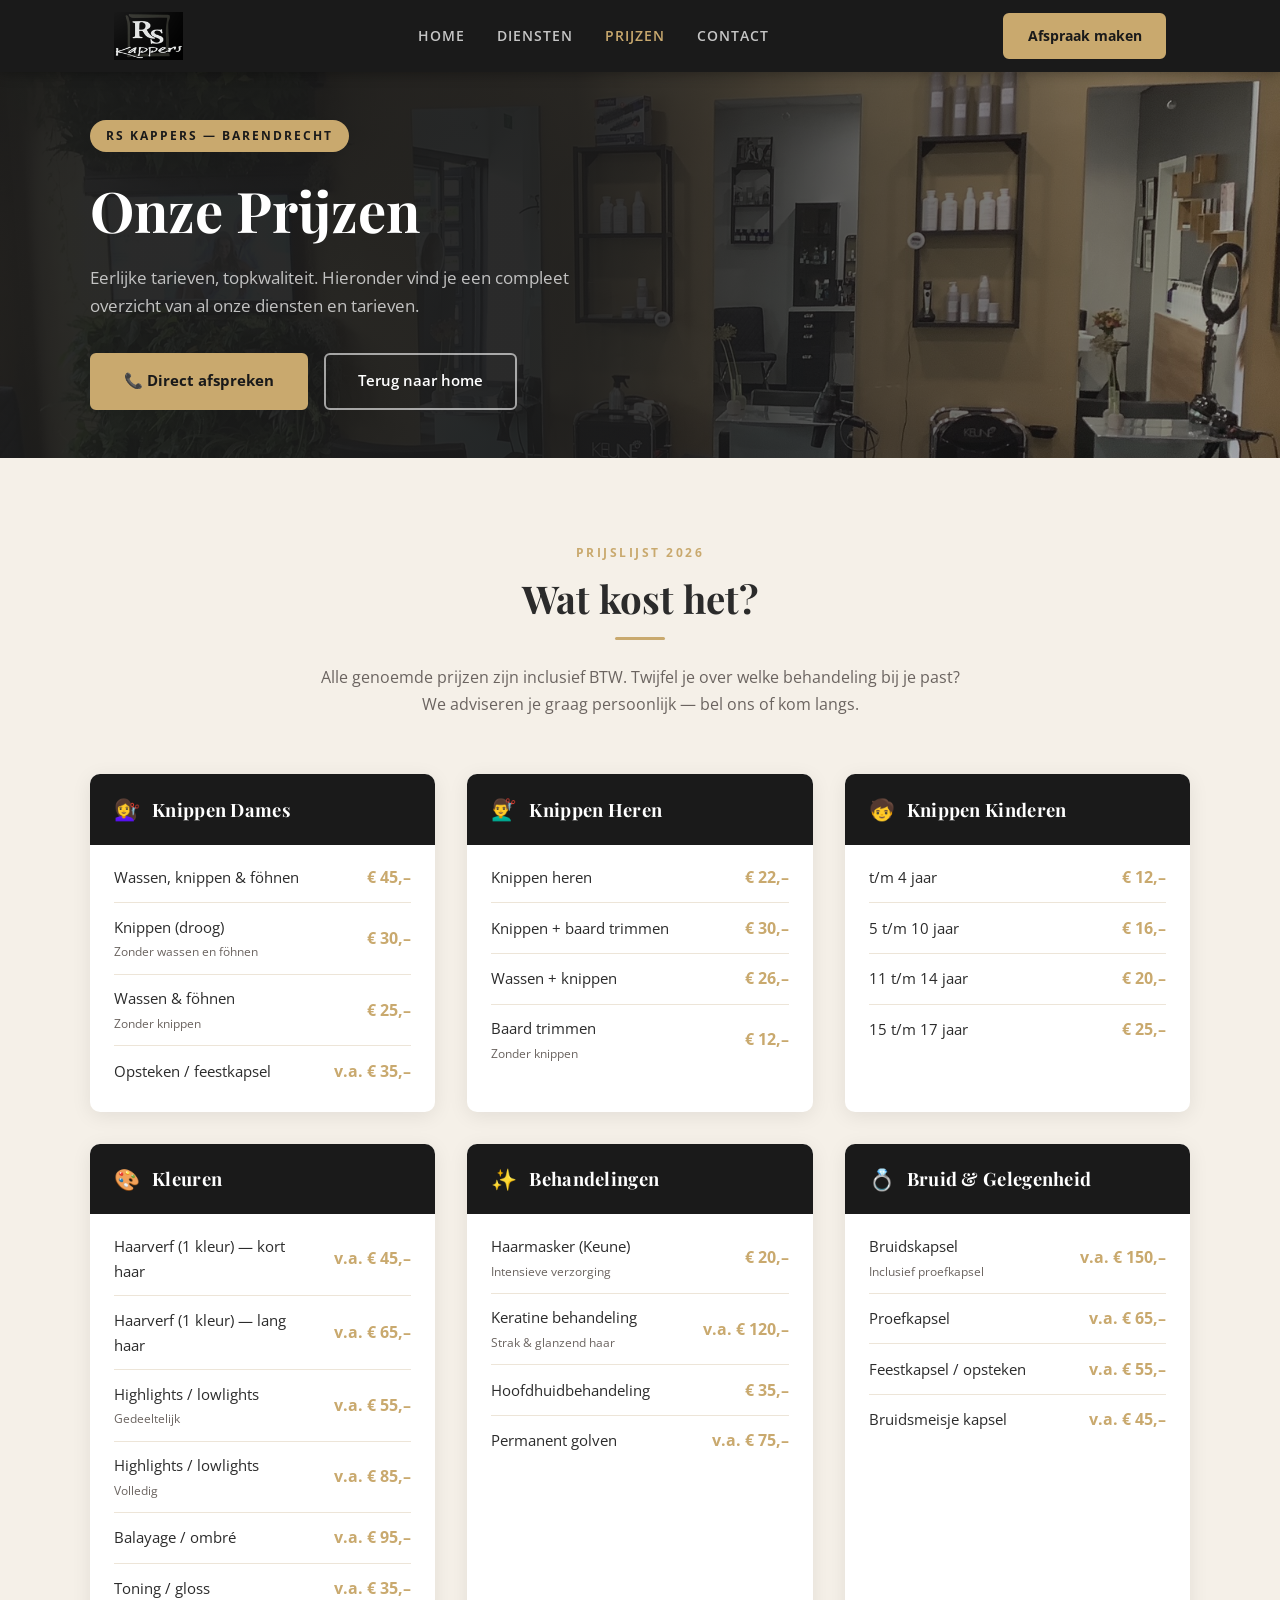
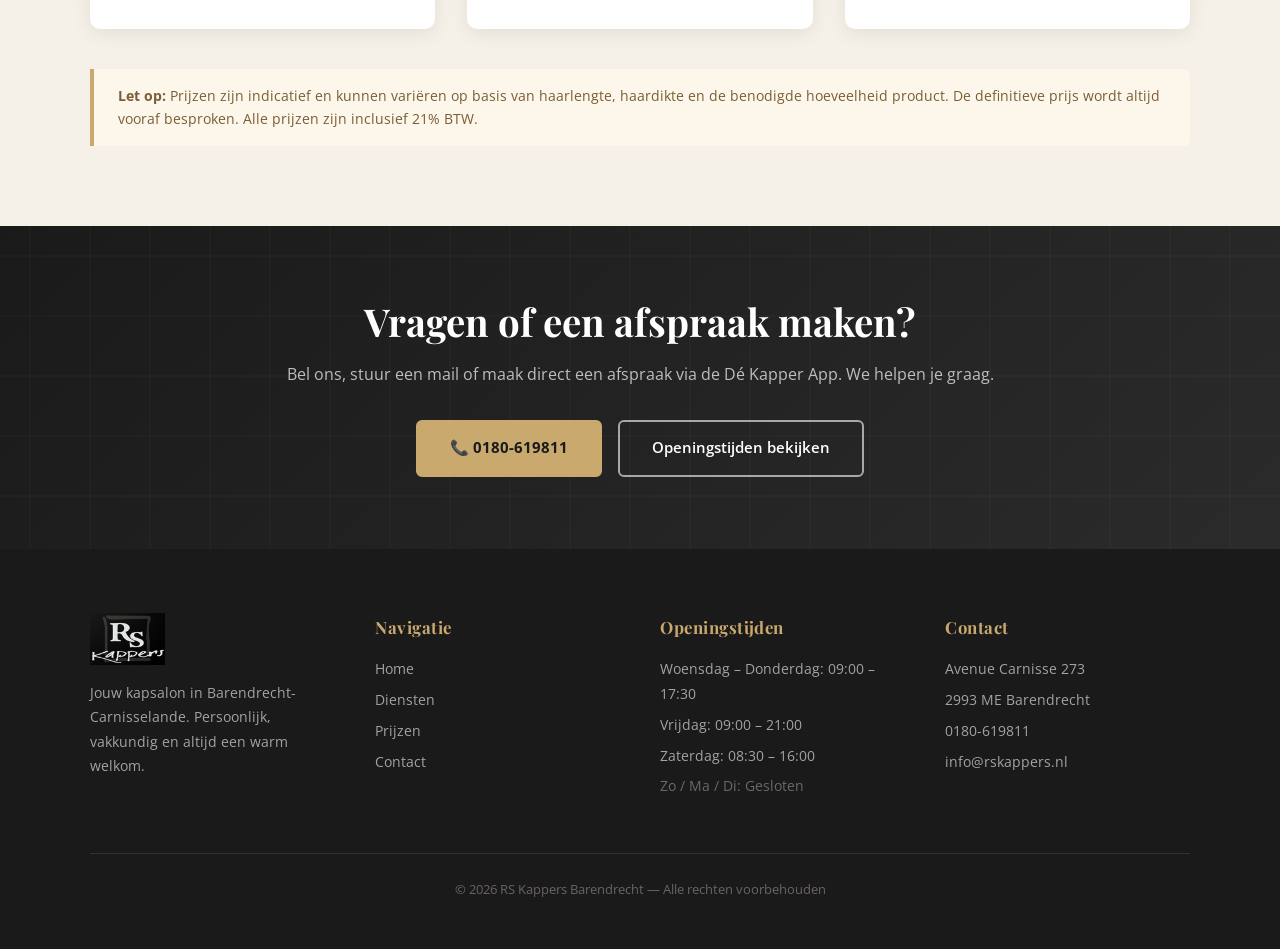
==== prijzen.html @ 8ceada25 "Initiële website RS Kappers Barendrecht Homepage en prijzenpagina met echte salon-informatie, het or" ====
<!DOCTYPE html>
<html lang="nl">
<head>
  <meta charset="UTF-8" />
  <meta name="viewport" content="width=device-width, initial-scale=1.0" />
  <title>Prijzen Kapper Barendrecht — RS Kappers</title>
  <meta name="description" content="Bekijk de actuele prijslijst van RS Kappers in Barendrecht. Eerlijke tarieven voor knippen dames, heren en kinderen, kleuren, highlights, behandelingen en meer." />
  <link rel="preconnect" href="https://fonts.googleapis.com" />
  <link rel="preconnect" href="https://fonts.gstatic.com" crossorigin />
  <link href="https://fonts.googleapis.com/css2?family=Playfair+Display:ital,wght@0,400;0,700;1,400&family=Open+Sans:wght@400;600;700&display=swap" rel="stylesheet" />
  <link rel="stylesheet" href="style.css" />
  <style>
    .prijzen-intro {
      max-width: 640px;
      margin: 0 auto 3.5rem;
      text-align: center;
    }
    .opmerking-banner {
      background: #fdf6ea;
      border-left: 4px solid var(--kleur-accent);
      border-radius: 0 var(--radius) var(--radius) 0;
      padding: 1rem 1.5rem;
      margin-top: 2.5rem;
      font-size: .88rem;
      color: #7a5e35;
      line-height: 1.6;
    }
  </style>
</head>
<body>

  <!-- ═══════════ HEADER ═══════════ -->
  <header class="site-header">
    <div class="nav-inner">
      <a href="index.html" class="nav-logo">
        <img src="logo.png" alt="RS Kappers logo" />
      </a>
      <nav aria-label="Hoofdnavigatie">
        <ul class="nav-links">
          <li><a href="index.html">Home</a></li>
          <li><a href="index.html#diensten">Diensten</a></li>
          <li><a href="prijzen.html" class="actief">Prijzen</a></li>
          <li><a href="index.html#contact">Contact</a></li>
        </ul>
      </nav>
      <a href="tel:0180619811" class="btn btn-primary" style="font-size:.85rem;padding:.6rem 1.4rem;">Afspraak maken</a>
    </div>
  </header>

  <!-- ═══════════ HERO ═══════════ -->
  <section class="hero prijzen-hero">
    <div class="hero-bg" style="background-image: url('salon.jpg'); background-position: center 30%;"></div>
    <div class="hero-overlay"></div>
    <div class="hero-content">
      <span class="hero-badge">RS Kappers — Barendrecht</span>
      <h1>Onze Prijzen</h1>
      <p>Eerlijke tarieven, topkwaliteit. Hieronder vind je een compleet overzicht van al onze diensten en tarieven.</p>
      <div class="hero-knoppen">
        <a href="tel:0180619811" class="btn btn-primary">📞 Direct afspreken</a>
        <a href="index.html" class="btn btn-outline">Terug naar home</a>
      </div>
    </div>
  </section>

  <!-- ═══════════ PRIJSLIJST ═══════════ -->
  <section class="sectie sectie-licht">
    <div class="container">

      <div class="prijzen-intro">
        <span class="sectie-label">Prijslijst 2026</span>
        <h2>Wat kost het?</h2>
        <div class="divider"></div>
        <p>Alle genoemde prijzen zijn inclusief BTW. Twijfel je over welke behandeling bij je past? We adviseren je graag persoonlijk — bel ons of kom langs.</p>
      </div>

      <div class="prijzen-grid">

        <!-- DAMES -->
        <div class="prijzen-categorie">
          <div class="prijzen-categorie-header">
            <span>💇‍♀️</span>
            <h3>Knippen Dames</h3>
          </div>
          <ul class="prijzen-lijst">
            <li>
              <span>Wassen, knippen &amp; föhnen</span>
              <span class="prijs">€ 45,–</span>
            </li>
            <li>
              <span>Knippen (droog)<br><span class="prijs-opmerking">Zonder wassen en föhnen</span></span>
              <span class="prijs">€ 30,–</span>
            </li>
            <li>
              <span>Wassen &amp; föhnen<br><span class="prijs-opmerking">Zonder knippen</span></span>
              <span class="prijs">€ 25,–</span>
            </li>
            <li>
              <span>Opsteken / feestkapsel</span>
              <span class="prijs">v.a. € 35,–</span>
            </li>
          </ul>
        </div>

        <!-- HEREN -->
        <div class="prijzen-categorie">
          <div class="prijzen-categorie-header">
            <span>💇‍♂️</span>
            <h3>Knippen Heren</h3>
          </div>
          <ul class="prijzen-lijst">
            <li>
              <span>Knippen heren</span>
              <span class="prijs">€ 22,–</span>
            </li>
            <li>
              <span>Knippen + baard trimmen</span>
              <span class="prijs">€ 30,–</span>
            </li>
            <li>
              <span>Wassen + knippen</span>
              <span class="prijs">€ 26,–</span>
            </li>
            <li>
              <span>Baard trimmen<br><span class="prijs-opmerking">Zonder knippen</span></span>
              <span class="prijs">€ 12,–</span>
            </li>
          </ul>
        </div>

        <!-- KINDEREN -->
        <div class="prijzen-categorie">
          <div class="prijzen-categorie-header">
            <span>🧒</span>
            <h3>Knippen Kinderen</h3>
          </div>
          <ul class="prijzen-lijst">
            <li>
              <span>t/m 4 jaar</span>
              <span class="prijs">€ 12,–</span>
            </li>
            <li>
              <span>5 t/m 10 jaar</span>
              <span class="prijs">€ 16,–</span>
            </li>
            <li>
              <span>11 t/m 14 jaar</span>
              <span class="prijs">€ 20,–</span>
            </li>
            <li>
              <span>15 t/m 17 jaar</span>
              <span class="prijs">€ 25,–</span>
            </li>
          </ul>
        </div>

        <!-- KLEUREN -->
        <div class="prijzen-categorie">
          <div class="prijzen-categorie-header">
            <span>🎨</span>
            <h3>Kleuren</h3>
          </div>
          <ul class="prijzen-lijst">
            <li>
              <span>Haarverf (1 kleur) — kort haar</span>
              <span class="prijs">v.a. € 45,–</span>
            </li>
            <li>
              <span>Haarverf (1 kleur) — lang haar</span>
              <span class="prijs">v.a. € 65,–</span>
            </li>
            <li>
              <span>Highlights / lowlights<br><span class="prijs-opmerking">Gedeeltelijk</span></span>
              <span class="prijs">v.a. € 55,–</span>
            </li>
            <li>
              <span>Highlights / lowlights<br><span class="prijs-opmerking">Volledig</span></span>
              <span class="prijs">v.a. € 85,–</span>
            </li>
            <li>
              <span>Balayage / ombré</span>
              <span class="prijs">v.a. € 95,–</span>
            </li>
            <li>
              <span>Toning / gloss</span>
              <span class="prijs">v.a. € 35,–</span>
            </li>
          </ul>
        </div>

        <!-- BEHANDELINGEN -->
        <div class="prijzen-categorie">
          <div class="prijzen-categorie-header">
            <span>✨</span>
            <h3>Behandelingen</h3>
          </div>
          <ul class="prijzen-lijst">
            <li>
              <span>Haarmasker (Keune)<br><span class="prijs-opmerking">Intensieve verzorging</span></span>
              <span class="prijs">€ 20,–</span>
            </li>
            <li>
              <span>Keratine behandeling<br><span class="prijs-opmerking">Strak &amp; glanzend haar</span></span>
              <span class="prijs">v.a. € 120,–</span>
            </li>
            <li>
              <span>Hoofdhuidbehandeling</span>
              <span class="prijs">€ 35,–</span>
            </li>
            <li>
              <span>Permanent golven</span>
              <span class="prijs">v.a. € 75,–</span>
            </li>
          </ul>
        </div>

        <!-- BRUID -->
        <div class="prijzen-categorie">
          <div class="prijzen-categorie-header">
            <span>💍</span>
            <h3>Bruid &amp; Gelegenheid</h3>
          </div>
          <ul class="prijzen-lijst">
            <li>
              <span>Bruidskapsel<br><span class="prijs-opmerking">Inclusief proefkapsel</span></span>
              <span class="prijs">v.a. € 150,–</span>
            </li>
            <li>
              <span>Proefkapsel</span>
              <span class="prijs">v.a. € 65,–</span>
            </li>
            <li>
              <span>Feestkapsel / opsteken</span>
              <span class="prijs">v.a. € 55,–</span>
            </li>
            <li>
              <span>Bruidsmeisje kapsel</span>
              <span class="prijs">v.a. € 45,–</span>
            </li>
          </ul>
        </div>

      </div><!-- /.prijzen-grid -->

      <div class="opmerking-banner">
        <strong>Let op:</strong> Prijzen zijn indicatief en kunnen variëren op basis van haarlengte, haardikte en de benodigde hoeveelheid product. De definitieve prijs wordt altijd vooraf besproken. Alle prijzen zijn inclusief 21% BTW.
      </div>

    </div>
  </section>

  <!-- ═══════════ CTA ═══════════ -->
  <section class="cta-banner">
    <div class="container">
      <h2>Vragen of een afspraak maken?</h2>
      <p>Bel ons, stuur een mail of maak direct een afspraak via de Dé Kapper App. We helpen je graag.</p>
      <div class="cta-knoppen">
        <a href="tel:0180619811" class="btn btn-primary">📞 0180-619811</a>
        <a href="index.html#contact" class="btn btn-outline">Openingstijden bekijken</a>
      </div>
    </div>
  </section>

  <!-- ═══════════ FOOTER ═══════════ -->
  <footer class="site-footer">
    <div class="footer-inner">
      <div class="footer-kolom">
        <img src="logo.png" alt="RS Kappers" class="footer-logo" />
        <p>Jouw kapsalon in Barendrecht-Carnisselande. Persoonlijk, vakkundig en altijd een warm welkom.</p>
      </div>
      <div class="footer-kolom">
        <h4>Navigatie</h4>
        <ul>
          <li><a href="index.html">Home</a></li>
          <li><a href="index.html#diensten">Diensten</a></li>
          <li><a href="prijzen.html">Prijzen</a></li>
          <li><a href="index.html#contact">Contact</a></li>
        </ul>
      </div>
      <div class="footer-kolom">
        <h4>Openingstijden</h4>
        <ul>
          <li>Woensdag – Donderdag: 09:00 – 17:30</li>
          <li>Vrijdag: 09:00 – 21:00</li>
          <li>Zaterdag: 08:30 – 16:00</li>
          <li style="color:rgba(255,255,255,.35);">Zo / Ma / Di: Gesloten</span></li>
        </ul>
      </div>
      <div class="footer-kolom">
        <h4>Contact</h4>
        <ul>
          <li>Avenue Carnisse 273</li>
          <li>2993 ME Barendrecht</li>
          <li><a href="tel:0180619811">0180-619811</a></li>
          <li><a href="mailto:info@rskappers.nl">info@rskappers.nl</a></li>
        </ul>
      </div>
    </div>
    <div class="footer-bottom">
      <p>&copy; 2026 RS Kappers Barendrecht — Alle rechten voorbehouden</p>
    </div>
  </footer>

</body>
</html>
---- style.css ----
/* =============================
   RS Kappers — Gedeelde Stijlen
   ============================= */

*, *::before, *::after {
  box-sizing: border-box;
  margin: 0;
  padding: 0;
}

:root {
  --kleur-donker:    #1a1a1a;
  --kleur-donker2:   #2b2b2b;
  --kleur-accent:    #c9a96e;       /* warme goud — past bij beige interieur */
  --kleur-beige:     #f5f0e8;       /* zelfde toon als salon muren */
  --kleur-beige2:    #ede5d8;
  --kleur-wit:       #ffffff;
  --kleur-tekst:     #2b2b2b;
  --kleur-subtekst:  #6b6460;
  --font-hoofd:      'Playfair Display', Georgia, serif;
  --font-tekst:      'Open Sans', Arial, sans-serif;
  --radius:          6px;
  --schaduw:         0 4px 20px rgba(0,0,0,0.08);
}

html { scroll-behavior: smooth; }

body {
  font-family: var(--font-tekst);
  color: var(--kleur-tekst);
  background: var(--kleur-wit);
  line-height: 1.7;
}

/* ── Typografie ────────────────────────────── */
h1, h2, h3 {
  font-family: var(--font-hoofd);
  line-height: 1.2;
}

h1 { font-size: clamp(2rem, 5vw, 3.5rem); }
h2 { font-size: clamp(1.6rem, 3.5vw, 2.4rem); margin-bottom: 1rem; }
h3 { font-size: 1.2rem; margin-bottom: .5rem; }

p { margin-bottom: 1rem; color: var(--kleur-subtekst); }

a { color: var(--kleur-accent); text-decoration: none; }
a:hover { text-decoration: underline; }

/* ── Knoppen ───────────────────────────────── */
.btn {
  display: inline-block;
  padding: .85rem 2rem;
  border-radius: var(--radius);
  font-family: var(--font-tekst);
  font-size: .95rem;
  font-weight: 600;
  cursor: pointer;
  transition: all .2s ease;
  text-decoration: none;
}

.btn-primary {
  background: var(--kleur-accent);
  color: var(--kleur-donker);
  border: 2px solid var(--kleur-accent);
  font-weight: 700;
}
.btn-primary:hover {
  background: #b8915a;
  border-color: #b8915a;
  color: var(--kleur-wit);
  text-decoration: none;
}

.btn-outline {
  background: transparent;
  color: var(--kleur-wit);
  border: 2px solid rgba(255,255,255,.6);
}
.btn-outline:hover {
  background: var(--kleur-wit);
  border-color: var(--kleur-wit);
  color: var(--kleur-donker);
  text-decoration: none;
}

/* ── Header / Navigatie ────────────────────── */
.site-header {
  position: sticky;
  top: 0;
  z-index: 100;
  background: var(--kleur-donker);
  box-shadow: 0 2px 12px rgba(0,0,0,0.3);
}

.nav-inner {
  max-width: 1100px;
  margin: 0 auto;
  padding: 0 1.5rem;
  display: flex;
  align-items: center;
  justify-content: space-between;
  height: 72px;
}

.nav-logo img {
  height: 48px;
  width: auto;
  display: block;
}

.nav-links {
  list-style: none;
  display: flex;
  gap: 2rem;
}

.nav-links a {
  color: rgba(255,255,255,.75);
  font-weight: 600;
  font-size: .88rem;
  text-transform: uppercase;
  letter-spacing: 1px;
  transition: color .2s;
}
.nav-links a:hover,
.nav-links a.actief {
  color: var(--kleur-accent);
  text-decoration: none;
}

/* ── Footer ────────────────────────────────── */
.site-footer {
  background: var(--kleur-donker);
  color: rgba(255,255,255,.8);
  padding: 4rem 1.5rem 2rem;
}

.footer-inner {
  max-width: 1100px;
  margin: 0 auto;
  display: grid;
  grid-template-columns: repeat(auto-fit, minmax(200px, 1fr));
  gap: 2.5rem;
  padding-bottom: 3rem;
  border-bottom: 1px solid rgba(255,255,255,.1);
}

.footer-logo {
  height: 52px;
  width: auto;
  margin-bottom: 1rem;
  display: block;
}

.footer-kolom h4 {
  font-family: var(--font-hoofd);
  color: var(--kleur-accent);
  font-size: 1.05rem;
  margin-bottom: 1rem;
  letter-spacing: .5px;
}

.footer-kolom p,
.footer-kolom li {
  font-size: .9rem;
  color: rgba(255,255,255,.6);
  margin-bottom: .4rem;
}

.footer-kolom ul { list-style: none; }

.footer-kolom a {
  color: rgba(255,255,255,.6);
  transition: color .2s;
}
.footer-kolom a:hover { color: var(--kleur-accent); text-decoration: none; }

.footer-bottom {
  max-width: 1100px;
  margin: 1.5rem auto 0;
  text-align: center;
  font-size: .82rem;
  color: rgba(255,255,255,.3);
}

/* ── Secties ───────────────────────────────── */
.sectie {
  padding: 5rem 1.5rem;
}

.sectie-licht { background: var(--kleur-beige); }
.sectie-beige2 { background: var(--kleur-beige2); }

.container {
  max-width: 1100px;
  margin: 0 auto;
}

.sectie-label {
  display: inline-block;
  font-size: .78rem;
  font-weight: 700;
  text-transform: uppercase;
  letter-spacing: 2.5px;
  color: var(--kleur-accent);
  margin-bottom: .75rem;
}

.sectie-titel { text-align: center; }
.sectie-ondertitel {
  text-align: center;
  max-width: 580px;
  margin: 0 auto 3rem;
  font-size: 1rem;
  color: var(--kleur-subtekst);
}

/* ── Hero ──────────────────────────────────── */
.hero {
  position: relative;
  display: flex;
  align-items: center;
  min-height: 88vh;
  overflow: hidden;
  padding: 3rem 1.5rem;
}

.hero-overlay {
  position: absolute;
  inset: 0;
  background: linear-gradient(to right, rgba(26,26,26,.93) 45%, rgba(26,26,26,.35));
}

.hero-bg {
  position: absolute;
  inset: 0;
  background-size: cover;
  background-position: center top;
}

.hero-content {
  position: relative;
  max-width: 1100px;
  margin: 0 auto;
  width: 100%;
}

.hero-badge {
  display: inline-block;
  background: var(--kleur-accent);
  color: var(--kleur-donker);
  font-size: .72rem;
  font-weight: 700;
  text-transform: uppercase;
  letter-spacing: 2px;
  padding: .4rem 1rem;
  border-radius: 50px;
  margin-bottom: 1.5rem;
}

.hero h1 {
  color: var(--kleur-wit);
  max-width: 580px;
  margin-bottom: 1.25rem;
}

.hero .hero-tagline {
  font-family: var(--font-hoofd);
  font-style: italic;
  font-size: 1.15rem;
  color: var(--kleur-accent);
  margin-bottom: .5rem;
}

.hero p {
  color: rgba(255,255,255,.72);
  font-size: 1.05rem;
  max-width: 480px;
  margin-bottom: 2rem;
}

.hero-knoppen {
  display: flex;
  gap: 1rem;
  flex-wrap: wrap;
}

/* ── Kaarten ───────────────────────────────── */
.kaarten-grid {
  display: grid;
  grid-template-columns: repeat(auto-fit, minmax(250px, 1fr));
  gap: 1.5rem;
}

.kaart {
  background: var(--kleur-wit);
  border-radius: 10px;
  padding: 2rem;
  box-shadow: var(--schaduw);
  transition: transform .2s, box-shadow .2s;
  border-bottom: 3px solid transparent;
}
.kaart:hover {
  transform: translateY(-4px);
  box-shadow: 0 10px 32px rgba(0,0,0,0.12);
  border-bottom-color: var(--kleur-accent);
}

.kaart-icoon {
  font-size: 2rem;
  margin-bottom: 1rem;
}

/* ── Prijzen pagina ────────────────────────── */
.prijzen-hero {
  min-height: 42vh;
}

.prijzen-grid {
  display: grid;
  grid-template-columns: repeat(auto-fit, minmax(300px, 1fr));
  gap: 2rem;
}

.prijzen-categorie {
  background: var(--kleur-wit);
  border-radius: 10px;
  box-shadow: var(--schaduw);
  overflow: hidden;
}

.prijzen-categorie-header {
  background: var(--kleur-donker);
  color: var(--kleur-wit);
  padding: 1.1rem 1.5rem;
  display: flex;
  align-items: center;
  gap: .75rem;
}

.prijzen-categorie-header h3 {
  font-family: var(--font-hoofd);
  font-size: 1.15rem;
  color: var(--kleur-wit);
  margin: 0;
  letter-spacing: .3px;
}

.prijzen-categorie-header span { font-size: 1.3rem; }

.prijzen-lijst {
  list-style: none;
  padding: .5rem 1.5rem 1rem;
}

.prijzen-lijst li {
  display: flex;
  justify-content: space-between;
  align-items: center;
  padding: .7rem 0;
  border-bottom: 1px solid var(--kleur-beige2);
  font-size: .93rem;
  color: var(--kleur-tekst);
  margin: 0;
}
.prijzen-lijst li:last-child { border-bottom: none; }

.prijs {
  font-weight: 700;
  color: var(--kleur-accent);
  white-space: nowrap;
  margin-left: 1rem;
  font-size: 1rem;
}

.prijs-opmerking {
  font-size: .78rem;
  color: var(--kleur-subtekst);
  display: block;
  margin-top: .1rem;
}

/* ── CTA Banner ────────────────────────────── */
.cta-banner {
  background: linear-gradient(135deg, var(--kleur-donker) 0%, var(--kleur-donker2) 100%);
  color: var(--kleur-wit);
  text-align: center;
  padding: 4.5rem 1.5rem;
  position: relative;
  overflow: hidden;
}
.cta-banner::before {
  content: '';
  position: absolute;
  inset: 0;
  background: url('data:image/svg+xml,<svg xmlns="http://www.w3.org/2000/svg" width="60" height="60"><path d="M0 0h60v60H0z" fill="none"/><path d="M30 0v60M0 30h60" stroke="rgba(201,169,110,0.06)" stroke-width="1"/></svg>');
}

.cta-banner h2 { color: var(--kleur-wit); margin-bottom: 1rem; position: relative; }
.cta-banner p  { color: rgba(255,255,255,.7); margin-bottom: 2rem; position: relative; }
.cta-banner .cta-knoppen { position: relative; display: flex; gap: 1rem; justify-content: center; flex-wrap: wrap; }

/* ── Divider streep ────────────────────────── */
.divider {
  width: 50px;
  height: 3px;
  background: var(--kleur-accent);
  margin: .75rem auto 1.5rem;
  border-radius: 2px;
}
.divider-links {
  margin-left: 0;
}

/* ── Responsive ────────────────────────────── */
@media (max-width: 768px) {
  .nav-links { display: none; }
  .hero { min-height: 72vh; }
  .hero-knoppen { flex-direction: column; align-items: flex-start; }
  .sectie { padding: 3.5rem 1.25rem; }
  .footer-inner { grid-template-columns: 1fr 1fr; }
  .over-grid { grid-template-columns: 1fr !important; }
  .over-foto { display: none !important; }
}

@media (max-width: 480px) {
  .footer-inner { grid-template-columns: 1fr; }
  .prijzen-grid { grid-template-columns: 1fr; }
}
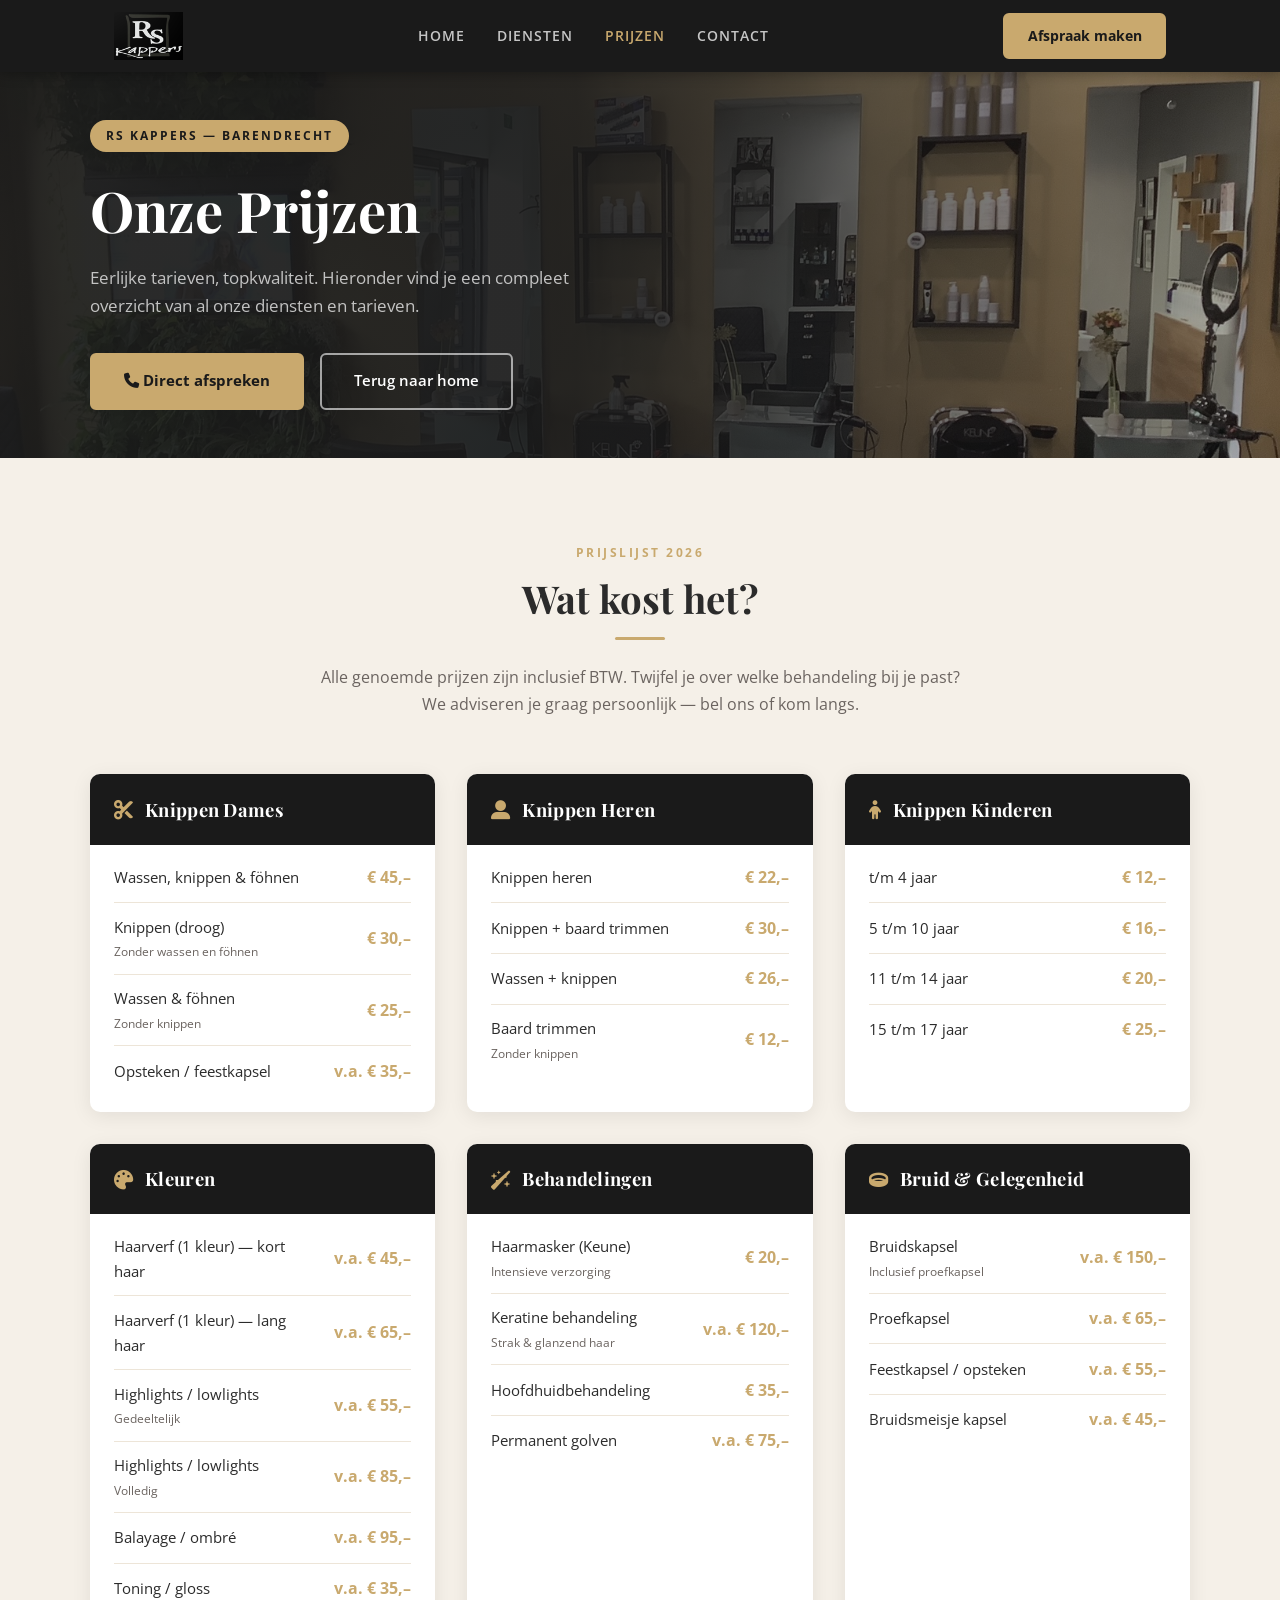
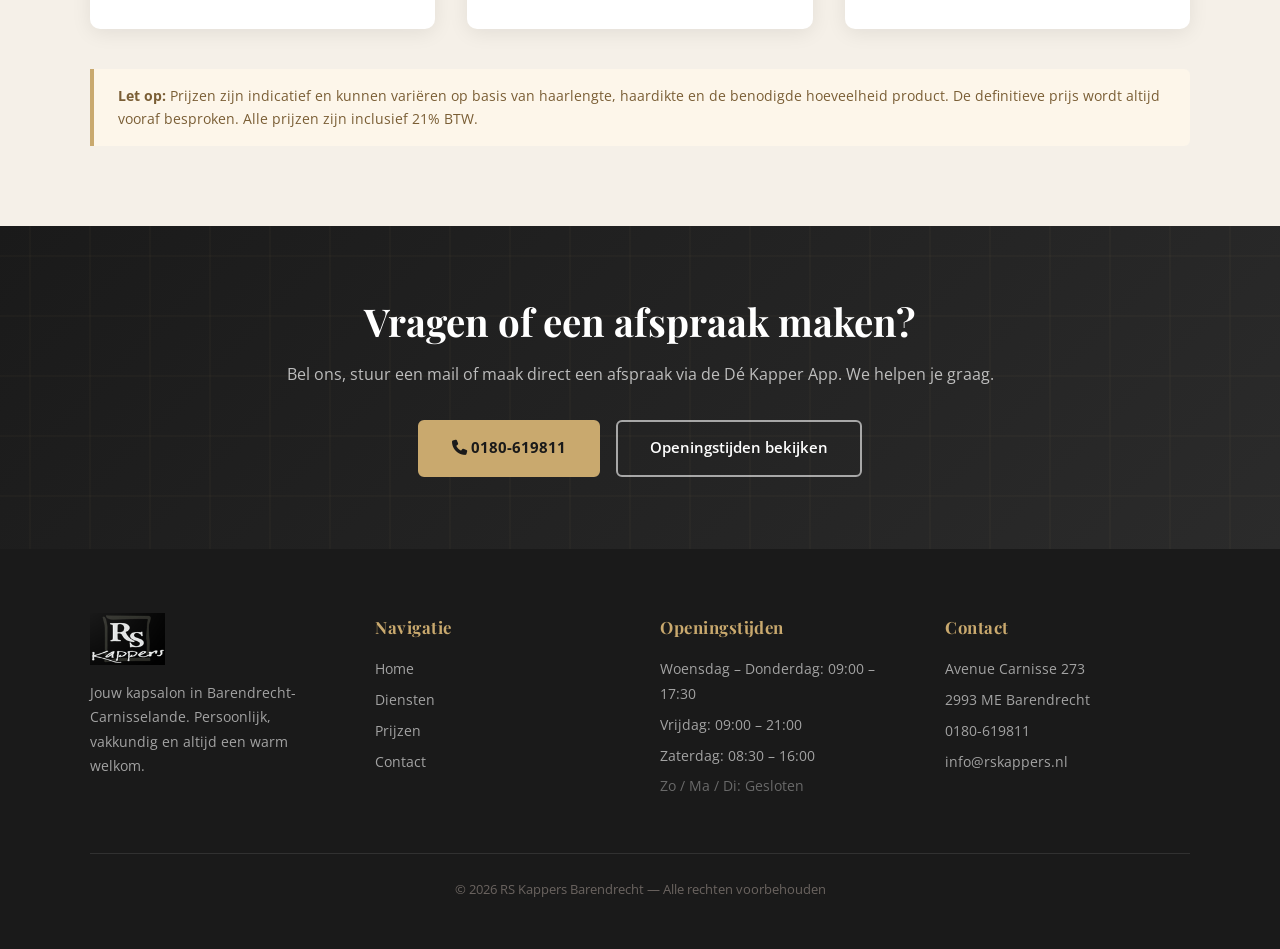
==== commit 1a0b5d57: "Emoji's vervangen door Font Awesome iconen Alle emoji's in kaarten, categorieheaders en knoppen verv" ====
--- a/prijzen.html
+++ b/prijzen.html
@@ -8,6 +8,7 @@
   <link rel="preconnect" href="https://fonts.googleapis.com" />
   <link rel="preconnect" href="https://fonts.gstatic.com" crossorigin />
   <link href="https://fonts.googleapis.com/css2?family=Playfair+Display:ital,wght@0,400;0,700;1,400&family=Open+Sans:wght@400;600;700&display=swap" rel="stylesheet" />
+  <link rel="stylesheet" href="https://cdnjs.cloudflare.com/ajax/libs/font-awesome/6.5.1/css/all.min.css" />
   <link rel="stylesheet" href="style.css" />
   <style>
     .prijzen-intro {
@@ -56,7 +57,7 @@
       <h1>Onze Prijzen</h1>
       <p>Eerlijke tarieven, topkwaliteit. Hieronder vind je een compleet overzicht van al onze diensten en tarieven.</p>
       <div class="hero-knoppen">
-        <a href="tel:0180619811" class="btn btn-primary">📞 Direct afspreken</a>
+        <a href="tel:0180619811" class="btn btn-primary"><i class="fa-solid fa-phone"></i> Direct afspreken</a>
         <a href="index.html" class="btn btn-outline">Terug naar home</a>
       </div>
     </div>
@@ -78,7 +79,7 @@
         <!-- DAMES -->
         <div class="prijzen-categorie">
           <div class="prijzen-categorie-header">
-            <span>💇‍♀️</span>
+            <span><i class="fa-solid fa-scissors"></i></span>
             <h3>Knippen Dames</h3>
           </div>
           <ul class="prijzen-lijst">
@@ -104,7 +105,7 @@
         <!-- HEREN -->
         <div class="prijzen-categorie">
           <div class="prijzen-categorie-header">
-            <span>💇‍♂️</span>
+            <span><i class="fa-solid fa-user-large"></i></span>
             <h3>Knippen Heren</h3>
           </div>
           <ul class="prijzen-lijst">
@@ -130,7 +131,7 @@
         <!-- KINDEREN -->
         <div class="prijzen-categorie">
           <div class="prijzen-categorie-header">
-            <span>🧒</span>
+            <span><i class="fa-solid fa-child"></i></span>
             <h3>Knippen Kinderen</h3>
           </div>
           <ul class="prijzen-lijst">
@@ -156,7 +157,7 @@
         <!-- KLEUREN -->
         <div class="prijzen-categorie">
           <div class="prijzen-categorie-header">
-            <span>🎨</span>
+            <span><i class="fa-solid fa-palette"></i></span>
             <h3>Kleuren</h3>
           </div>
           <ul class="prijzen-lijst">
@@ -190,7 +191,7 @@
         <!-- BEHANDELINGEN -->
         <div class="prijzen-categorie">
           <div class="prijzen-categorie-header">
-            <span>✨</span>
+            <span><i class="fa-solid fa-wand-sparkles"></i></span>
             <h3>Behandelingen</h3>
           </div>
           <ul class="prijzen-lijst">
@@ -216,7 +217,7 @@
         <!-- BRUID -->
         <div class="prijzen-categorie">
           <div class="prijzen-categorie-header">
-            <span>💍</span>
+            <span><i class="fa-solid fa-ring"></i></span>
             <h3>Bruid &amp; Gelegenheid</h3>
           </div>
           <ul class="prijzen-lijst">
@@ -254,7 +255,7 @@
       <h2>Vragen of een afspraak maken?</h2>
       <p>Bel ons, stuur een mail of maak direct een afspraak via de Dé Kapper App. We helpen je graag.</p>
       <div class="cta-knoppen">
-        <a href="tel:0180619811" class="btn btn-primary">📞 0180-619811</a>
+        <a href="tel:0180619811" class="btn btn-primary"><i class="fa-solid fa-phone"></i> 0180-619811</a>
         <a href="index.html#contact" class="btn btn-outline">Openingstijden bekijken</a>
       </div>
     </div>
--- a/style.css
+++ b/style.css
@@ -311,6 +311,16 @@
 .kaart-icoon {
   font-size: 2rem;
   margin-bottom: 1rem;
+  color: var(--kleur-accent);
+}
+
+.kaart-icoon i {
+  color: var(--kleur-accent);
+}
+
+.prijzen-categorie-header i {
+  color: var(--kleur-accent);
+  font-size: 1.2rem;
 }
 
 /* ── Prijzen pagina ────────────────────────── */
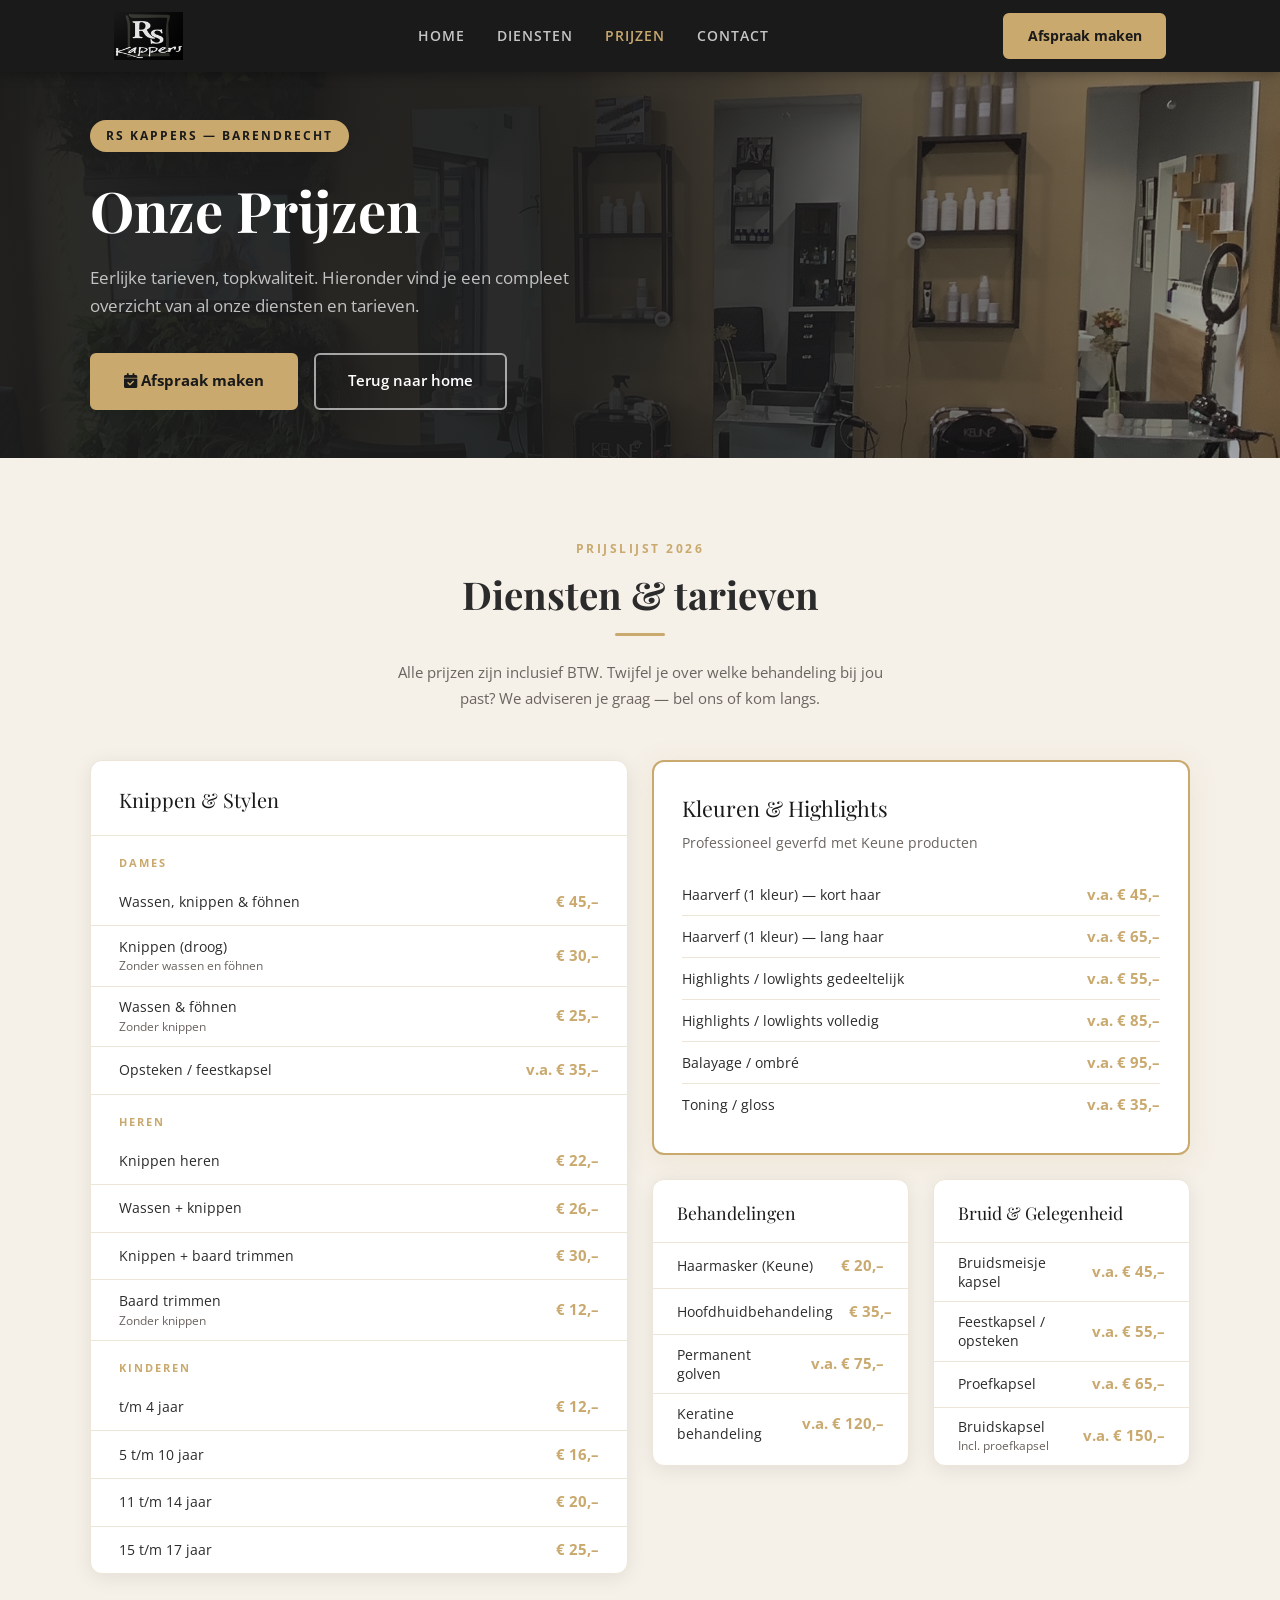
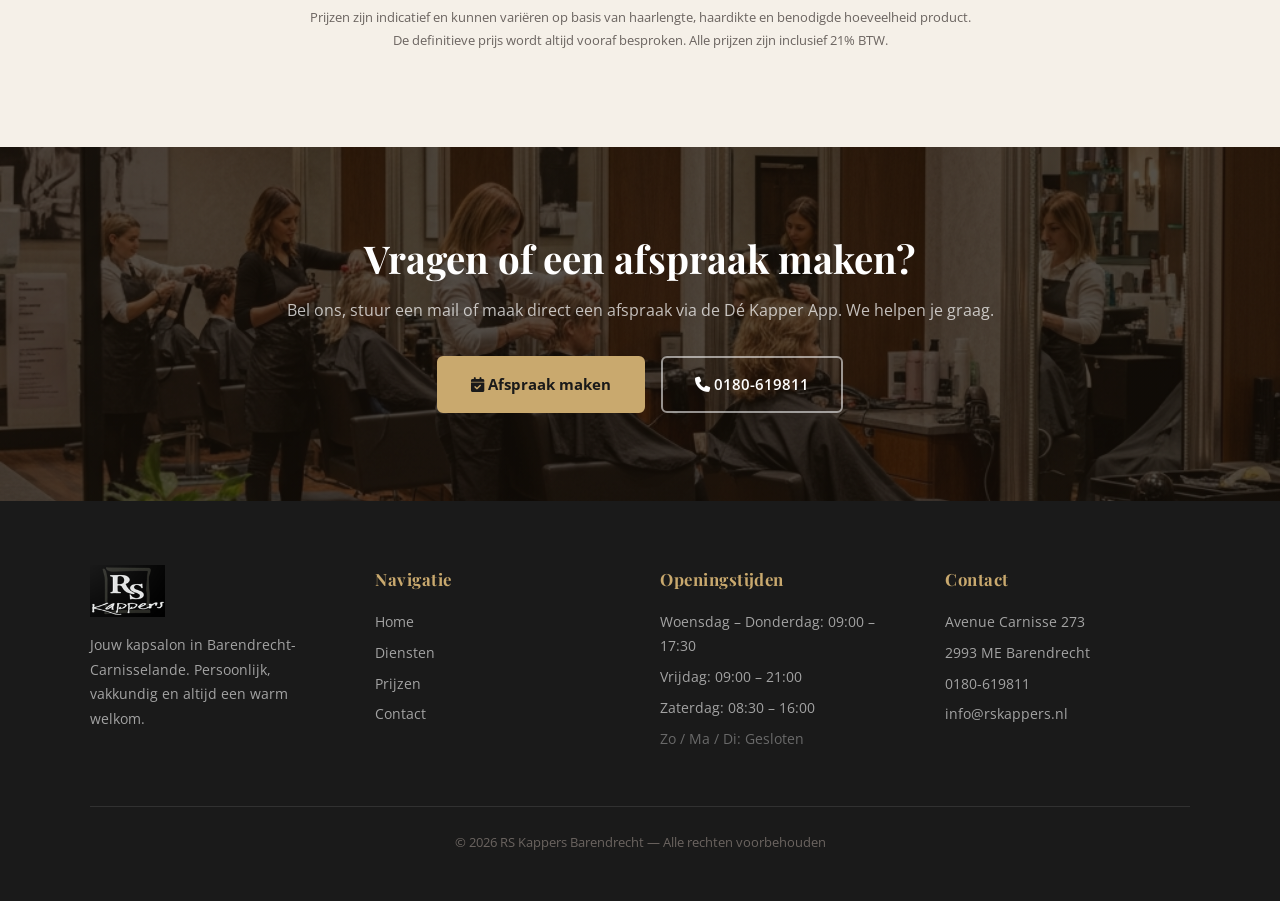
==== commit 9bf92bb3: "Redesign: carrousel diensten, lichtere stijl, SalonHub afspraken, CTA foto - Diensten sectie omgebou" ====
--- a/prijzen.html
+++ b/prijzen.html
@@ -8,23 +8,183 @@
   <link rel="preconnect" href="https://fonts.googleapis.com" />
   <link rel="preconnect" href="https://fonts.gstatic.com" crossorigin />
   <link href="https://fonts.googleapis.com/css2?family=Playfair+Display:ital,wght@0,400;0,700;1,400&family=Open+Sans:wght@400;600;700&display=swap" rel="stylesheet" />
+  <link rel="icon" type="image/png" href="favicon.png" />
+  <link rel="apple-touch-icon" href="favicon.png" />
   <link rel="stylesheet" href="https://cdnjs.cloudflare.com/ajax/libs/font-awesome/6.5.1/css/all.min.css" />
   <link rel="stylesheet" href="style.css" />
   <style>
-    .prijzen-intro {
-      max-width: 640px;
-      margin: 0 auto 3.5rem;
+
+    /* ── Prijzen sectie licht ── */
+    .prijzen-donker {
+      background: var(--kleur-beige);
+      padding: 5rem 1.5rem;
+    }
+
+    .prijzen-donker .sectie-label {
+      display: block;
       text-align: center;
-    }
-    .opmerking-banner {
-      background: #fdf6ea;
-      border-left: 4px solid var(--kleur-accent);
-      border-radius: 0 var(--radius) var(--radius) 0;
-      padding: 1rem 1.5rem;
-      margin-top: 2.5rem;
+      margin-bottom: .75rem;
+    }
+
+    .prijzen-intro-sub {
+      text-align: center;
+      color: var(--kleur-subtekst);
+      font-size: .95rem;
+      max-width: 520px;
+      margin: 0 auto 3rem;
+    }
+
+    /* ── Twee-kolom layout ── */
+    .prijzen-layout {
+      display: grid;
+      grid-template-columns: 1fr 1fr;
+      gap: 1.5rem;
+      align-items: start;
+    }
+
+    /* ── Witte kaart (links) ── */
+    .pkaart {
+      background: #fff;
+      border: 1px solid var(--kleur-beige2);
+      border-radius: 12px;
+      overflow: hidden;
+      box-shadow: var(--schaduw);
+    }
+
+    .pkaart-titel {
+      font-family: var(--font-hoofd);
+      font-size: 1.25rem;
+      color: var(--kleur-donker);
+      padding: 1.4rem 1.75rem 1.1rem;
+      border-bottom: 1px solid var(--kleur-beige2);
+    }
+
+    /* ── Categorie subkop binnen kaart ── */
+    .pcat-label {
+      font-size: .7rem;
+      font-weight: 700;
+      text-transform: uppercase;
+      letter-spacing: 2px;
+      color: var(--kleur-accent);
+      padding: 1.1rem 1.75rem .4rem;
+    }
+
+    /* ── Regelrij ── */
+    .pregel {
+      display: flex;
+      justify-content: space-between;
+      align-items: center;
+      padding: .65rem 1.75rem;
+      border-bottom: 1px solid var(--kleur-beige2);
+      font-size: .9rem;
+      color: var(--kleur-tekst);
+      gap: 1rem;
+    }
+    .pregel:last-child {
+      border-bottom: none;
+    }
+    .pregel-naam { flex: 1; line-height: 1.4; }
+    .pregel-naam small {
+      display: block;
+      font-size: .75rem;
+      color: var(--kleur-subtekst);
+      margin-top: .1rem;
+    }
+    .pregel-prijs {
+      font-weight: 700;
+      color: var(--kleur-accent);
+      white-space: nowrap;
+      font-size: .95rem;
+    }
+
+    /* ── Uitgelichte kaart (rechtsboven) ── */
+    .pkaart-featured {
+      background: #fff;
+      border: 2px solid var(--kleur-accent);
+      border-radius: 12px;
+      padding: 1.75rem;
+      box-shadow: 0 6px 28px rgba(201,169,110,.15);
+    }
+
+    .pkaart-featured .feat-naam {
+      font-family: var(--font-hoofd);
+      font-size: 1.35rem;
+      color: var(--kleur-donker);
+      margin-bottom: .3rem;
+    }
+
+    .pkaart-featured .feat-sub {
+      font-size: .85rem;
+      color: var(--kleur-subtekst);
+      margin-bottom: 1.25rem;
+    }
+
+    .feat-lijst {
+      list-style: none;
+      margin-bottom: 0;
+    }
+    .feat-lijst li {
       font-size: .88rem;
-      color: #7a5e35;
-      line-height: 1.6;
+      color: var(--kleur-tekst);
+      padding: .5rem 0;
+      border-bottom: 1px solid var(--kleur-beige2);
+      display: flex;
+      justify-content: space-between;
+      align-items: center;
+    }
+    .feat-lijst li:last-child { border-bottom: none; }
+    .feat-prijs {
+      font-weight: 700;
+      color: var(--kleur-accent);
+      white-space: nowrap;
+      margin-left: 1rem;
+      font-size: .92rem;
+    }
+
+    /* ── Kleine kaartjes (rechtsonder) ── */
+    .pkaart-klein {
+      background: #fff;
+      border: 1px solid var(--kleur-beige2);
+      border-radius: 12px;
+      overflow: hidden;
+      box-shadow: var(--schaduw);
+    }
+
+    .pkaart-klein .pkaart-titel {
+      font-size: 1.1rem;
+      padding: 1.1rem 1.5rem .9rem;
+    }
+
+    .pkaart-klein .pregel {
+      padding: .6rem 1.5rem;
+      font-size: .87rem;
+    }
+
+    .rechts-kolom {
+      display: flex;
+      flex-direction: column;
+      gap: 1.5rem;
+    }
+
+    .klein-grid {
+      display: grid;
+      grid-template-columns: 1fr 1fr;
+      gap: 1.5rem;
+    }
+
+    /* ── Opmerking ── */
+    .prijzen-opmerking {
+      margin-top: 2rem;
+      text-align: center;
+      font-size: .82rem;
+      color: var(--kleur-subtekst);
+      line-height: 1.7;
+    }
+
+    /* ── Responsive ── */
+    @media (max-width: 860px) {
+      .prijzen-layout { grid-template-columns: 1fr; }
+      .klein-grid { grid-template-columns: 1fr; }
     }
   </style>
 </head>
@@ -44,7 +204,7 @@
           <li><a href="index.html#contact">Contact</a></li>
         </ul>
       </nav>
-      <a href="tel:0180619811" class="btn btn-primary" style="font-size:.85rem;padding:.6rem 1.4rem;">Afspraak maken</a>
+      <a href="https://widget.salonhub.nl/a/d.html?client=rskappers&salon=barendrecht&command=create" target="_blank" rel="noopener" class="btn btn-primary" style="font-size:.85rem;padding:.6rem 1.4rem;">Afspraak maken</a>
     </div>
   </header>
 
@@ -57,194 +217,168 @@
       <h1>Onze Prijzen</h1>
       <p>Eerlijke tarieven, topkwaliteit. Hieronder vind je een compleet overzicht van al onze diensten en tarieven.</p>
       <div class="hero-knoppen">
-        <a href="tel:0180619811" class="btn btn-primary"><i class="fa-solid fa-phone"></i> Direct afspreken</a>
+        <a href="https://widget.salonhub.nl/a/d.html?client=rskappers&salon=barendrecht&command=create" target="_blank" rel="noopener" class="btn btn-primary"><i class="fa-solid fa-calendar-check"></i> Afspraak maken</a>
         <a href="index.html" class="btn btn-outline">Terug naar home</a>
       </div>
     </div>
   </section>
 
   <!-- ═══════════ PRIJSLIJST ═══════════ -->
-  <section class="sectie sectie-licht">
+  <section class="prijzen-donker">
     <div class="container">
 
-      <div class="prijzen-intro">
-        <span class="sectie-label">Prijslijst 2026</span>
-        <h2>Wat kost het?</h2>
-        <div class="divider"></div>
-        <p>Alle genoemde prijzen zijn inclusief BTW. Twijfel je over welke behandeling bij je past? We adviseren je graag persoonlijk — bel ons of kom langs.</p>
-      </div>
-
-      <div class="prijzen-grid">
-
-        <!-- DAMES -->
-        <div class="prijzen-categorie">
-          <div class="prijzen-categorie-header">
-            <span><i class="fa-solid fa-scissors"></i></span>
-            <h3>Knippen Dames</h3>
-          </div>
-          <ul class="prijzen-lijst">
-            <li>
-              <span>Wassen, knippen &amp; föhnen</span>
-              <span class="prijs">€ 45,–</span>
-            </li>
-            <li>
-              <span>Knippen (droog)<br><span class="prijs-opmerking">Zonder wassen en föhnen</span></span>
-              <span class="prijs">€ 30,–</span>
-            </li>
-            <li>
-              <span>Wassen &amp; föhnen<br><span class="prijs-opmerking">Zonder knippen</span></span>
-              <span class="prijs">€ 25,–</span>
-            </li>
-            <li>
-              <span>Opsteken / feestkapsel</span>
-              <span class="prijs">v.a. € 35,–</span>
-            </li>
-          </ul>
+      <span class="sectie-label">Prijslijst 2026</span>
+      <h2 class="sectie-titel">Diensten &amp; tarieven</h2>
+      <div class="divider"></div>
+      <p class="prijzen-intro-sub">Alle prijzen zijn inclusief BTW. Twijfel je over welke behandeling bij jou past? We adviseren je graag — bel ons of kom langs.</p>
+
+      <div class="prijzen-layout">
+
+        <!-- ═══ LINKS: Knippen ═══ -->
+        <div class="pkaart">
+          <div class="pkaart-titel">Knippen &amp; Stylen</div>
+
+          <div class="pcat-label">Dames</div>
+          <div class="pregel">
+            <span class="pregel-naam">Wassen, knippen &amp; föhnen</span>
+            <span class="pregel-prijs">€ 45,–</span>
+          </div>
+          <div class="pregel">
+            <span class="pregel-naam">Knippen (droog)<small>Zonder wassen en föhnen</small></span>
+            <span class="pregel-prijs">€ 30,–</span>
+          </div>
+          <div class="pregel">
+            <span class="pregel-naam">Wassen &amp; föhnen<small>Zonder knippen</small></span>
+            <span class="pregel-prijs">€ 25,–</span>
+          </div>
+          <div class="pregel">
+            <span class="pregel-naam">Opsteken / feestkapsel</span>
+            <span class="pregel-prijs">v.a. € 35,–</span>
+          </div>
+
+          <div class="pcat-label">Heren</div>
+          <div class="pregel">
+            <span class="pregel-naam">Knippen heren</span>
+            <span class="pregel-prijs">€ 22,–</span>
+          </div>
+          <div class="pregel">
+            <span class="pregel-naam">Wassen + knippen</span>
+            <span class="pregel-prijs">€ 26,–</span>
+          </div>
+          <div class="pregel">
+            <span class="pregel-naam">Knippen + baard trimmen</span>
+            <span class="pregel-prijs">€ 30,–</span>
+          </div>
+          <div class="pregel">
+            <span class="pregel-naam">Baard trimmen<small>Zonder knippen</small></span>
+            <span class="pregel-prijs">€ 12,–</span>
+          </div>
+
+          <div class="pcat-label">Kinderen</div>
+          <div class="pregel">
+            <span class="pregel-naam">t/m 4 jaar</span>
+            <span class="pregel-prijs">€ 12,–</span>
+          </div>
+          <div class="pregel">
+            <span class="pregel-naam">5 t/m 10 jaar</span>
+            <span class="pregel-prijs">€ 16,–</span>
+          </div>
+          <div class="pregel">
+            <span class="pregel-naam">11 t/m 14 jaar</span>
+            <span class="pregel-prijs">€ 20,–</span>
+          </div>
+          <div class="pregel">
+            <span class="pregel-naam">15 t/m 17 jaar</span>
+            <span class="pregel-prijs">€ 25,–</span>
+          </div>
         </div>
 
-        <!-- HEREN -->
-        <div class="prijzen-categorie">
-          <div class="prijzen-categorie-header">
-            <span><i class="fa-solid fa-user-large"></i></span>
-            <h3>Knippen Heren</h3>
-          </div>
-          <ul class="prijzen-lijst">
-            <li>
-              <span>Knippen heren</span>
-              <span class="prijs">€ 22,–</span>
-            </li>
-            <li>
-              <span>Knippen + baard trimmen</span>
-              <span class="prijs">€ 30,–</span>
-            </li>
-            <li>
-              <span>Wassen + knippen</span>
-              <span class="prijs">€ 26,–</span>
-            </li>
-            <li>
-              <span>Baard trimmen<br><span class="prijs-opmerking">Zonder knippen</span></span>
-              <span class="prijs">€ 12,–</span>
-            </li>
-          </ul>
-        </div>
-
-        <!-- KINDEREN -->
-        <div class="prijzen-categorie">
-          <div class="prijzen-categorie-header">
-            <span><i class="fa-solid fa-child"></i></span>
-            <h3>Knippen Kinderen</h3>
-          </div>
-          <ul class="prijzen-lijst">
-            <li>
-              <span>t/m 4 jaar</span>
-              <span class="prijs">€ 12,–</span>
-            </li>
-            <li>
-              <span>5 t/m 10 jaar</span>
-              <span class="prijs">€ 16,–</span>
-            </li>
-            <li>
-              <span>11 t/m 14 jaar</span>
-              <span class="prijs">€ 20,–</span>
-            </li>
-            <li>
-              <span>15 t/m 17 jaar</span>
-              <span class="prijs">€ 25,–</span>
-            </li>
-          </ul>
-        </div>
-
-        <!-- KLEUREN -->
-        <div class="prijzen-categorie">
-          <div class="prijzen-categorie-header">
-            <span><i class="fa-solid fa-palette"></i></span>
-            <h3>Kleuren</h3>
-          </div>
-          <ul class="prijzen-lijst">
-            <li>
-              <span>Haarverf (1 kleur) — kort haar</span>
-              <span class="prijs">v.a. € 45,–</span>
-            </li>
-            <li>
-              <span>Haarverf (1 kleur) — lang haar</span>
-              <span class="prijs">v.a. € 65,–</span>
-            </li>
-            <li>
-              <span>Highlights / lowlights<br><span class="prijs-opmerking">Gedeeltelijk</span></span>
-              <span class="prijs">v.a. € 55,–</span>
-            </li>
-            <li>
-              <span>Highlights / lowlights<br><span class="prijs-opmerking">Volledig</span></span>
-              <span class="prijs">v.a. € 85,–</span>
-            </li>
-            <li>
-              <span>Balayage / ombré</span>
-              <span class="prijs">v.a. € 95,–</span>
-            </li>
-            <li>
-              <span>Toning / gloss</span>
-              <span class="prijs">v.a. € 35,–</span>
-            </li>
-          </ul>
-        </div>
-
-        <!-- BEHANDELINGEN -->
-        <div class="prijzen-categorie">
-          <div class="prijzen-categorie-header">
-            <span><i class="fa-solid fa-wand-sparkles"></i></span>
-            <h3>Behandelingen</h3>
-          </div>
-          <ul class="prijzen-lijst">
-            <li>
-              <span>Haarmasker (Keune)<br><span class="prijs-opmerking">Intensieve verzorging</span></span>
-              <span class="prijs">€ 20,–</span>
-            </li>
-            <li>
-              <span>Keratine behandeling<br><span class="prijs-opmerking">Strak &amp; glanzend haar</span></span>
-              <span class="prijs">v.a. € 120,–</span>
-            </li>
-            <li>
-              <span>Hoofdhuidbehandeling</span>
-              <span class="prijs">€ 35,–</span>
-            </li>
-            <li>
-              <span>Permanent golven</span>
-              <span class="prijs">v.a. € 75,–</span>
-            </li>
-          </ul>
-        </div>
-
-        <!-- BRUID -->
-        <div class="prijzen-categorie">
-          <div class="prijzen-categorie-header">
-            <span><i class="fa-solid fa-ring"></i></span>
-            <h3>Bruid &amp; Gelegenheid</h3>
-          </div>
-          <ul class="prijzen-lijst">
-            <li>
-              <span>Bruidskapsel<br><span class="prijs-opmerking">Inclusief proefkapsel</span></span>
-              <span class="prijs">v.a. € 150,–</span>
-            </li>
-            <li>
-              <span>Proefkapsel</span>
-              <span class="prijs">v.a. € 65,–</span>
-            </li>
-            <li>
-              <span>Feestkapsel / opsteken</span>
-              <span class="prijs">v.a. € 55,–</span>
-            </li>
-            <li>
-              <span>Bruidsmeisje kapsel</span>
-              <span class="prijs">v.a. € 45,–</span>
-            </li>
-          </ul>
-        </div>
-
-      </div><!-- /.prijzen-grid -->
-
-      <div class="opmerking-banner">
-        <strong>Let op:</strong> Prijzen zijn indicatief en kunnen variëren op basis van haarlengte, haardikte en de benodigde hoeveelheid product. De definitieve prijs wordt altijd vooraf besproken. Alle prijzen zijn inclusief 21% BTW.
-      </div>
+        <!-- ═══ RECHTS: Kleuren + Behandelingen + Bruid ═══ -->
+        <div class="rechts-kolom">
+
+          <!-- Uitgelichte kaart: Kleuren -->
+          <div class="pkaart-featured">
+            <div class="feat-naam">Kleuren &amp; Highlights</div>
+            <div class="feat-sub">Professioneel geverfd met Keune producten</div>
+            <ul class="feat-lijst">
+              <li>
+                <span>Haarverf (1 kleur) — kort haar</span>
+                <span class="feat-prijs">v.a. € 45,–</span>
+              </li>
+              <li>
+                <span>Haarverf (1 kleur) — lang haar</span>
+                <span class="feat-prijs">v.a. € 65,–</span>
+              </li>
+              <li>
+                <span>Highlights / lowlights gedeeltelijk</span>
+                <span class="feat-prijs">v.a. € 55,–</span>
+              </li>
+              <li>
+                <span>Highlights / lowlights volledig</span>
+                <span class="feat-prijs">v.a. € 85,–</span>
+              </li>
+              <li>
+                <span>Balayage / ombré</span>
+                <span class="feat-prijs">v.a. € 95,–</span>
+              </li>
+              <li>
+                <span>Toning / gloss</span>
+                <span class="feat-prijs">v.a. € 35,–</span>
+              </li>
+            </ul>
+          </div>
+
+          <!-- Kleine kaartjes -->
+          <div class="klein-grid">
+
+            <!-- Behandelingen -->
+            <div class="pkaart-klein">
+              <div class="pkaart-titel">Behandelingen</div>
+              <div class="pregel">
+                <span class="pregel-naam">Haarmasker (Keune)</span>
+                <span class="pregel-prijs">€ 20,–</span>
+              </div>
+              <div class="pregel">
+                <span class="pregel-naam">Hoofdhuidbehandeling</span>
+                <span class="pregel-prijs">€ 35,–</span>
+              </div>
+              <div class="pregel">
+                <span class="pregel-naam">Permanent golven</span>
+                <span class="pregel-prijs">v.a. € 75,–</span>
+              </div>
+              <div class="pregel">
+                <span class="pregel-naam">Keratine behandeling</span>
+                <span class="pregel-prijs">v.a. € 120,–</span>
+              </div>
+            </div>
+
+            <!-- Bruid -->
+            <div class="pkaart-klein">
+              <div class="pkaart-titel">Bruid &amp; Gelegenheid</div>
+              <div class="pregel">
+                <span class="pregel-naam">Bruidsmeisje kapsel</span>
+                <span class="pregel-prijs">v.a. € 45,–</span>
+              </div>
+              <div class="pregel">
+                <span class="pregel-naam">Feestkapsel / opsteken</span>
+                <span class="pregel-prijs">v.a. € 55,–</span>
+              </div>
+              <div class="pregel">
+                <span class="pregel-naam">Proefkapsel</span>
+                <span class="pregel-prijs">v.a. € 65,–</span>
+              </div>
+              <div class="pregel">
+                <span class="pregel-naam">Bruidskapsel<small>Incl. proefkapsel</small></span>
+                <span class="pregel-prijs">v.a. € 150,–</span>
+              </div>
+            </div>
+
+          </div><!-- /.klein-grid -->
+        </div><!-- /.rechts-kolom -->
+
+      </div><!-- /.prijzen-layout -->
+
+      <p class="prijzen-opmerking">Prijzen zijn indicatief en kunnen variëren op basis van haarlengte, haardikte en benodigde hoeveelheid product.<br>De definitieve prijs wordt altijd vooraf besproken. Alle prijzen zijn inclusief 21% BTW.</p>
 
     </div>
   </section>
@@ -255,8 +389,8 @@
       <h2>Vragen of een afspraak maken?</h2>
       <p>Bel ons, stuur een mail of maak direct een afspraak via de Dé Kapper App. We helpen je graag.</p>
       <div class="cta-knoppen">
-        <a href="tel:0180619811" class="btn btn-primary"><i class="fa-solid fa-phone"></i> 0180-619811</a>
-        <a href="index.html#contact" class="btn btn-outline">Openingstijden bekijken</a>
+        <a href="https://widget.salonhub.nl/a/d.html?client=rskappers&salon=barendrecht&command=create" target="_blank" rel="noopener" class="btn btn-primary"><i class="fa-solid fa-calendar-check"></i> Afspraak maken</a>
+        <a href="tel:0180619811" class="btn btn-outline"><i class="fa-solid fa-phone"></i> 0180-619811</a>
       </div>
     </div>
   </section>
@@ -283,7 +417,7 @@
           <li>Woensdag – Donderdag: 09:00 – 17:30</li>
           <li>Vrijdag: 09:00 – 21:00</li>
           <li>Zaterdag: 08:30 – 16:00</li>
-          <li style="color:rgba(255,255,255,.35);">Zo / Ma / Di: Gesloten</span></li>
+          <li style="color:rgba(255,255,255,.35);">Zo / Ma / Di: Gesloten</li>
         </ul>
       </div>
       <div class="footer-kolom">
--- a/style.css
+++ b/style.css
@@ -394,23 +394,39 @@
 
 /* ── CTA Banner ────────────────────────────── */
 .cta-banner {
-  background: linear-gradient(135deg, var(--kleur-donker) 0%, var(--kleur-donker2) 100%);
+  background:
+    linear-gradient(rgba(20,14,8,.72), rgba(20,14,8,.72)),
+    url('cta-salon.jpg') center / cover no-repeat;
   color: var(--kleur-wit);
   text-align: center;
-  padding: 4.5rem 1.5rem;
+  padding: 5.5rem 1.5rem;
   position: relative;
   overflow: hidden;
 }
-.cta-banner::before {
-  content: '';
-  position: absolute;
-  inset: 0;
-  background: url('data:image/svg+xml,<svg xmlns="http://www.w3.org/2000/svg" width="60" height="60"><path d="M0 0h60v60H0z" fill="none"/><path d="M30 0v60M0 30h60" stroke="rgba(201,169,110,0.06)" stroke-width="1"/></svg>');
-}
-
-.cta-banner h2 { color: var(--kleur-wit); margin-bottom: 1rem; position: relative; }
-.cta-banner p  { color: rgba(255,255,255,.7); margin-bottom: 2rem; position: relative; }
-.cta-banner .cta-knoppen { position: relative; display: flex; gap: 1rem; justify-content: center; flex-wrap: wrap; }
+
+.cta-banner h2 { color: var(--kleur-wit); margin-bottom: 1rem; }
+.cta-banner p  { color: rgba(255,255,255,.72); margin-bottom: 2rem; }
+.cta-banner .cta-knoppen { display: flex; gap: 1rem; justify-content: center; flex-wrap: wrap; }
+
+.cta-banner .btn-primary {
+  background: var(--kleur-accent);
+  color: var(--kleur-donker);
+  border-color: var(--kleur-accent);
+}
+.cta-banner .btn-primary:hover {
+  background: #b8915a;
+  border-color: #b8915a;
+  color: #fff;
+}
+.cta-banner .btn-outline {
+  border-color: rgba(255,255,255,.55);
+  color: var(--kleur-wit);
+}
+.cta-banner .btn-outline:hover {
+  background: var(--kleur-wit);
+  color: var(--kleur-donker);
+  border-color: var(--kleur-wit);
+}
 
 /* ── Divider streep ────────────────────────── */
 .divider {
@@ -422,6 +438,73 @@
 }
 .divider-links {
   margin-left: 0;
+}
+
+/* ── Carrousel ─────────────────────────────── */
+.carr-outer { position: relative; }
+
+.carr-track {
+  display: flex;
+  gap: 1.5rem;
+  overflow-x: auto;
+  scroll-snap-type: x mandatory;
+  scroll-behavior: smooth;
+  -webkit-overflow-scrolling: touch;
+  scrollbar-width: none;
+  padding-bottom: .5rem;
+}
+.carr-track::-webkit-scrollbar { display: none; }
+
+.carr-track .kaart {
+  flex: 0 0 calc(25% - 1.125rem);
+  min-width: 230px;
+  scroll-snap-align: start;
+}
+
+.carr-controls {
+  display: flex;
+  align-items: center;
+  justify-content: center;
+  gap: 1rem;
+  margin-top: 1.75rem;
+}
+
+.carr-pijl {
+  background: var(--kleur-wit);
+  border: 2px solid var(--kleur-beige2);
+  border-radius: 50%;
+  width: 42px;
+  height: 42px;
+  font-size: 1.5rem;
+  line-height: 1;
+  cursor: pointer;
+  color: var(--kleur-donker);
+  display: flex;
+  align-items: center;
+  justify-content: center;
+  transition: all .2s;
+}
+.carr-pijl:hover {
+  background: var(--kleur-accent);
+  border-color: var(--kleur-accent);
+  color: #fff;
+}
+
+.carr-dots { display: flex; gap: .5rem; }
+
+.carr-dot {
+  width: 8px;
+  height: 8px;
+  border-radius: 50%;
+  background: var(--kleur-beige2);
+  border: none;
+  cursor: pointer;
+  transition: background .2s, transform .2s;
+  padding: 0;
+}
+.carr-dot.actief {
+  background: var(--kleur-accent);
+  transform: scale(1.3);
 }
 
 /* ── Responsive ────────────────────────────── */
@@ -439,3 +522,10 @@
   .footer-inner { grid-template-columns: 1fr; }
   .prijzen-grid { grid-template-columns: 1fr; }
 }
+
+@media (max-width: 860px) {
+  .carr-track .kaart { flex: 0 0 calc(50% - .75rem); }
+}
+@media (max-width: 480px) {
+  .carr-track .kaart { flex: 0 0 82%; }
+}
